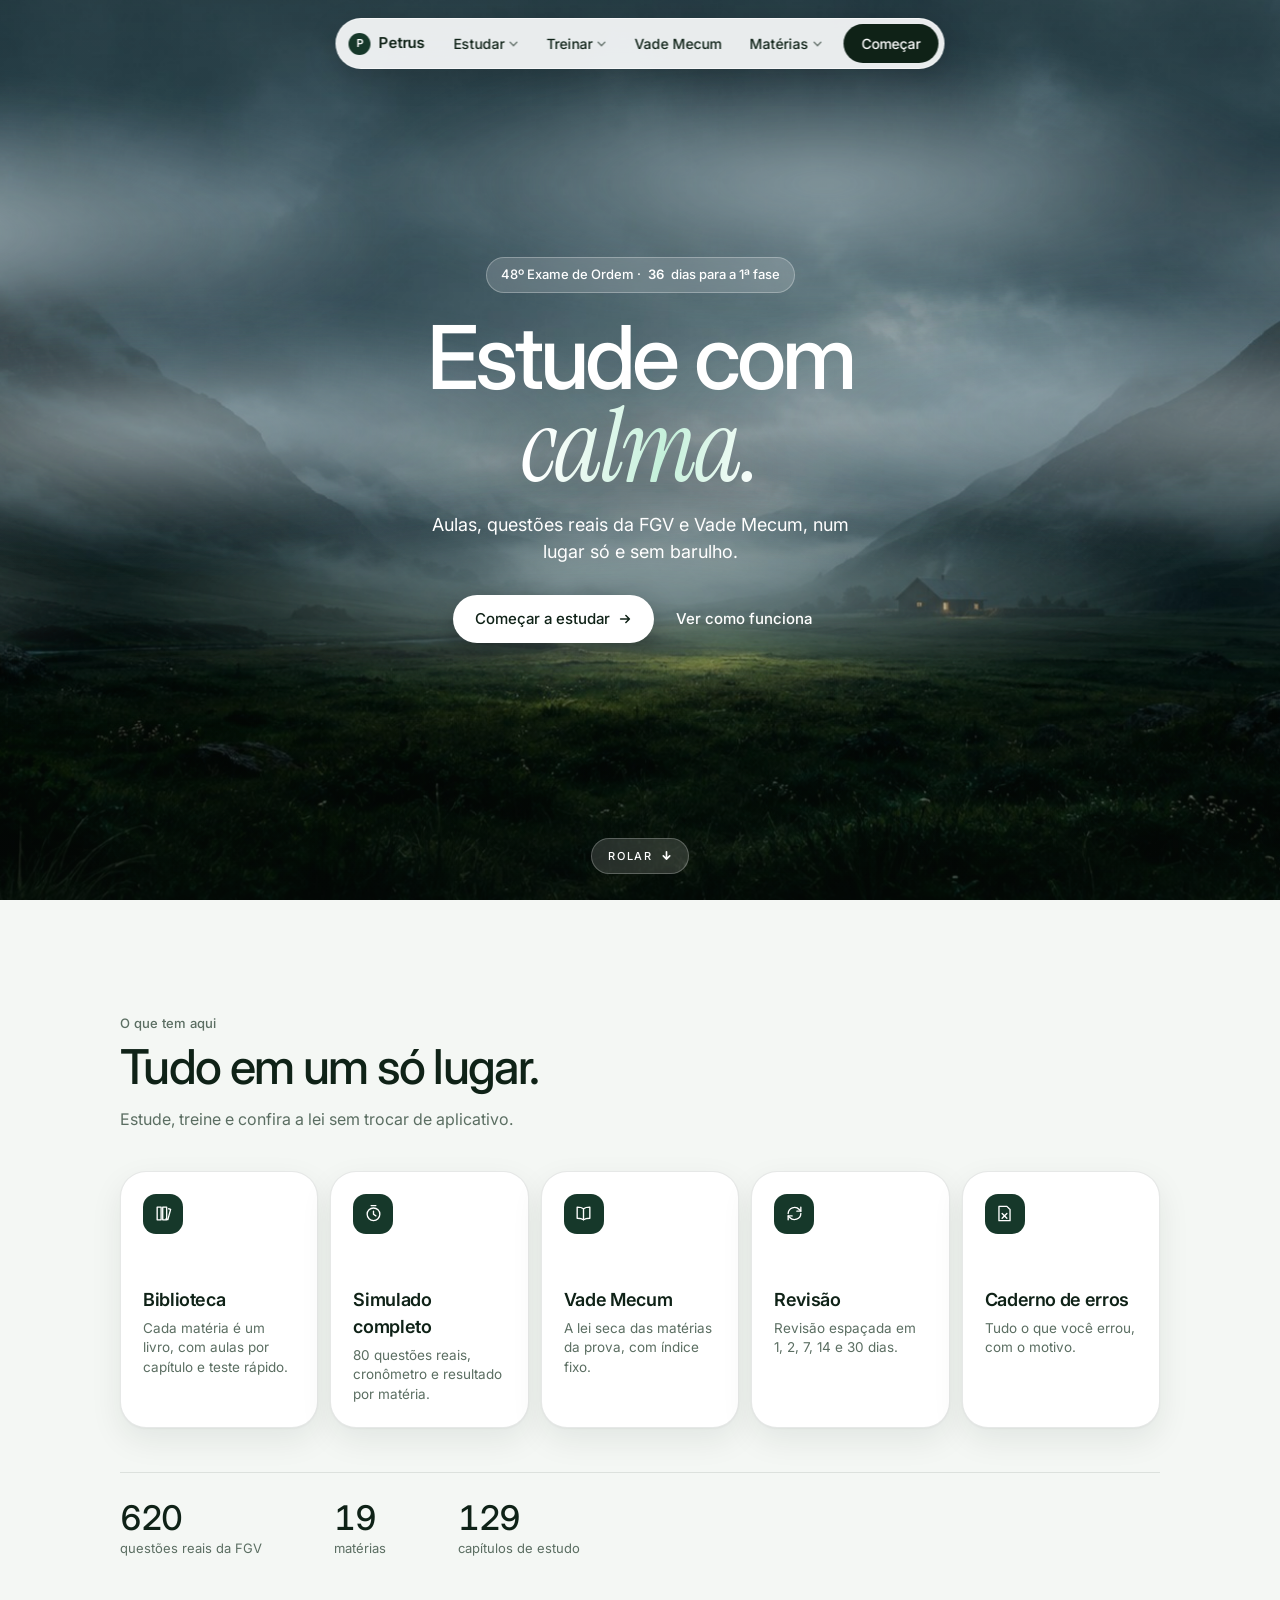
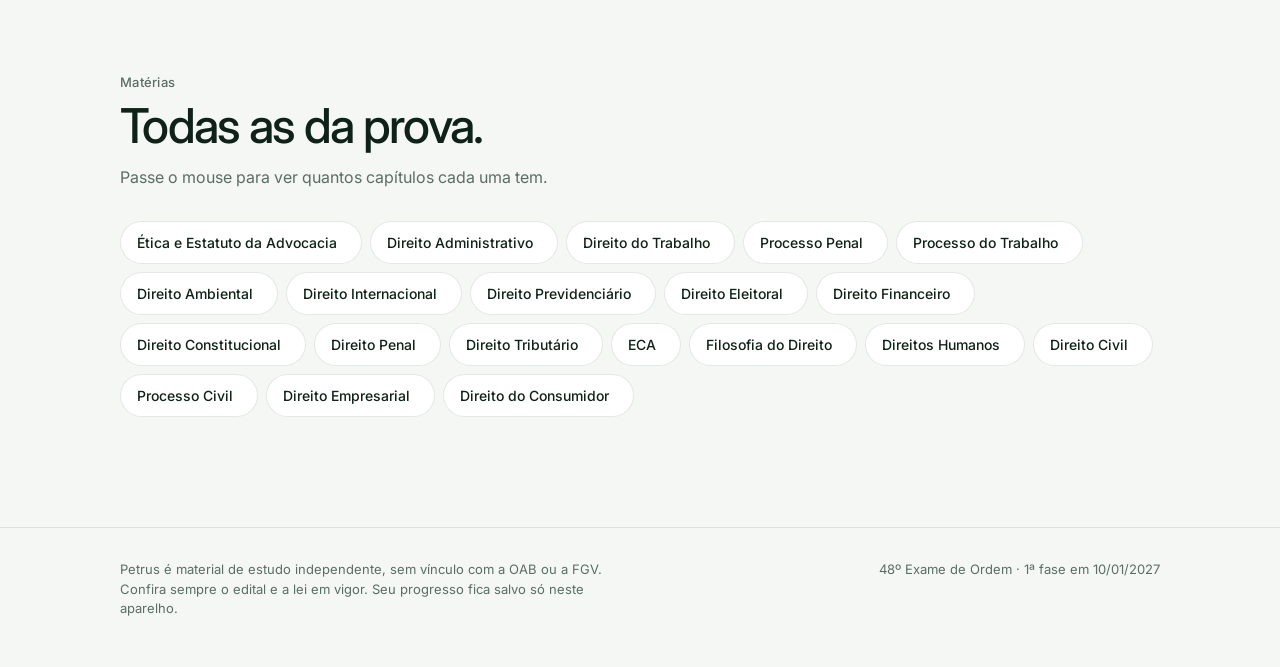
==== index.html @ ea910d13 "Petrus: versao inicial do site" ====
<!doctype html><html lang="pt-BR"><head><meta charset="utf-8"><meta name="viewport" content="width=device-width,initial-scale=1"><title>Petrus</title>
<meta name="description" content="Aulas, simulados com questões reais da FGV e Vade Mecum para o Exame de Ordem.">
<link rel="preconnect" href="https://fonts.googleapis.com">
<link href="https://fonts.googleapis.com/css2?family=Inter:wght@400;500;600&family=Instrument+Serif:ital@0;1&display=swap" rel="stylesheet">
<style>
@view-transition{navigation:auto}
::view-transition-group(root){animation-duration:.5s}
::view-transition-old(root){animation:ptfo .4s cubic-bezier(.4,0,.2,1) both}
::view-transition-new(root){animation:ptfi .7s cubic-bezier(.16,1,.3,1) both}
@keyframes ptfo{to{opacity:0;filter:blur(28px) brightness(1.2) saturate(.9);transform:scale(1.02)}}@keyframes ptfi{from{opacity:0;filter:blur(28px) brightness(1.2) saturate(.9);transform:scale(.99)}}
:root{--bg:#F4F7F4;--ink:#0F2217;--mut:#5B6E62;--deep:#16382A;--on-deep:#FFFFFF;--mint:#6FD0A8;--line:rgba(15,34,23,.1);--card:#FFFFFF;--shadow:0 1px 2px rgba(15,34,23,.04),0 12px 32px rgba(15,34,23,.08)}
@media (prefers-color-scheme:dark){:root:not([data-theme="light"]){--bg:#0A130E;--ink:#EAF4EE;--mut:#93AA9C;--deep:#EAF4EE;--on-deep:#0A130E;--line:rgba(255,255,255,.1);--card:rgba(255,255,255,.05);--shadow:none;color-scheme:dark}}
:root[data-theme="dark"]{--bg:#0A130E;--ink:#EAF4EE;--mut:#93AA9C;--deep:#EAF4EE;--on-deep:#0A130E;--line:rgba(255,255,255,.1);--card:rgba(255,255,255,.05);--shadow:none;color-scheme:dark}
*{box-sizing:border-box}
html{scroll-behavior:smooth}
body{margin:0;background:var(--bg);color:var(--ink);font:400 16px/1.5 Inter,-apple-system,"SF Pro Text","Segoe UI",system-ui,sans-serif;-webkit-font-smoothing:antialiased;overflow-x:hidden}
a{color:inherit;text-decoration:none}
button{font:inherit;color:inherit;cursor:pointer}

/* menu: pílula clara e compacta */
.pill{position:fixed;top:18px;left:50%;transform:translateX(-50%);z-index:50;display:flex;align-items:center;gap:2px;padding:5px 5px 5px 8px;border-radius:999px;background:rgba(255,255,255,.9);color:#0F2217;border:1px solid rgba(255,255,255,.6);backdrop-filter:blur(24px) saturate(1.6);-webkit-backdrop-filter:blur(24px) saturate(1.6);box-shadow:0 8px 30px rgba(0,0,0,.18);max-width:calc(100vw - 40px)}
.brand{display:flex;align-items:center;gap:8px;padding:5px 14px 5px 4px;font-weight:600;font-size:15px;letter-spacing:-.01em}
.brand i{width:22px;height:22px;border-radius:50%;background:#16382A;color:#fff;display:grid;place-items:center;font:600 11px/1 Inter,sans-serif;font-style:normal}
.nv{position:relative}
.nv>button,.nv>a{white-space:nowrap;display:flex;align-items:center;gap:4px;padding:8px 13px;border:0;background:transparent;border-radius:999px;font-size:14px;font-weight:500;color:#0F2217;transition:background .25s}
.nv>button svg{width:10px;height:10px;transition:transform .3s;opacity:.55}
.nv:hover>button,.nv:hover>a,.nv:focus-within>button,.nv.open>button{background:rgba(15,34,23,.07)}
.nv:hover>button svg,.nv.open>button svg{transform:rotate(180deg)}
.dd{position:absolute;top:calc(100% + 12px);left:50%;transform:translate(-50%,6px) scale(.98);min-width:220px;padding:6px;border-radius:20px;background:rgba(255,255,255,.985);color:#0F2217;border:1px solid rgba(255,255,255,.7);backdrop-filter:blur(28px) saturate(1.6);-webkit-backdrop-filter:blur(28px) saturate(1.6);box-shadow:0 18px 50px rgba(0,0,0,.22);opacity:0;visibility:hidden;transition:opacity .22s,transform .3s cubic-bezier(.2,.8,.2,1),visibility .22s}
.dd::before{content:"";position:absolute;left:0;right:0;top:-14px;height:14px}
.nv:hover .dd,.nv:focus-within .dd,.nv.open .dd{opacity:1;visibility:visible;transform:translate(-50%,0) scale(1)}
.dd a{display:block;padding:10px 13px;border-radius:14px;font-size:14px;font-weight:500;transition:background .2s,transform .25s}
.dd a small{display:block;font-weight:400;font-size:12.5px;color:#5B6E62}
.dd a:hover{background:rgba(15,34,23,.06);transform:translateX(2px)}
.dd.wide{min-width:min(500px,86vw);display:grid;grid-template-columns:1fr 1fr;gap:0}
.go{margin-left:6px;padding:9px 18px;border-radius:999px;background:#0F2217;color:#fff;font-size:14px;font-weight:500;transition:transform .25s,background .25s}
.go:hover{transform:scale(1.04);background:#1d4a37}
.burger{display:none;width:38px;height:38px;border:0;background:transparent;border-radius:50%;place-items:center}
.burger svg{width:18px;height:18px}

/* abertura */
.hero{position:relative;min-height:100svh;display:grid;place-items:center;text-align:center;padding:120px 28px 120px;overflow:hidden;isolation:isolate;color:#fff}
.bgimg{position:absolute;inset:-4%;z-index:-3;transition:transform .7s cubic-bezier(.2,.8,.2,1);will-change:transform}
.kb{position:absolute;inset:0;background:url(img/vale.jpg) center/cover no-repeat;animation:kb 38s ease-in-out infinite alternate;will-change:transform}
@keyframes kb{from{transform:scale(1.02) translate3d(-1.8%,.6%,0)}to{transform:scale(1.16) translate3d(2.2%,-1.8%,0)}}
.fog{position:absolute;left:-40%;width:180%;z-index:-1;pointer-events:none;filter:blur(22px);will-change:transform}
.fog.f1{top:2%;height:46%;opacity:.85;background:radial-gradient(34% 48% at 16% 52%,rgba(236,246,250,.75),transparent 72%),radial-gradient(28% 42% at 58% 40%,rgba(226,240,246,.6),transparent 72%),radial-gradient(26% 40% at 90% 56%,rgba(236,246,250,.6),transparent 72%);animation:drift1 38s ease-in-out infinite alternate}
.fog.f2{top:28%;height:40%;opacity:.8;background:radial-gradient(32% 46% at 28% 50%,rgba(230,243,248,.7),transparent 72%),radial-gradient(38% 50% at 76% 46%,rgba(236,246,250,.6),transparent 72%);animation:drift2 52s ease-in-out infinite alternate}
.fog.f3{top:50%;height:32%;opacity:.7;background:radial-gradient(34% 46% at 50% 50%,rgba(222,238,236,.65),transparent 72%),radial-gradient(26% 40% at 10% 50%,rgba(230,243,248,.55),transparent 72%);animation:drift1 68s ease-in-out infinite alternate-reverse}
@keyframes drift1{from{transform:translate3d(-18%,0,0)}to{transform:translate3d(18%,-3%,0)}}
@keyframes drift2{from{transform:translate3d(17%,0,0)}to{transform:translate3d(-19%,3%,0)}}.hero::after{content:"";position:absolute;inset:0;z-index:-2;background:linear-gradient(to bottom,rgba(6,14,10,.28) 0%,rgba(6,14,10,.12) 40%,rgba(6,14,10,.5) 100%)}
.badge{display:inline-flex;gap:7px;align-items:center;padding:7px 14px;border-radius:999px;background:rgba(255,255,255,.16);border:1px solid rgba(255,255,255,.28);backdrop-filter:blur(18px);-webkit-backdrop-filter:blur(18px);font-size:13px;font-weight:500}
.badge b{font-variant-numeric:tabular-nums;font-weight:600}
h1{margin:20px auto 0;font-weight:500;font-size:clamp(44px,7vw,88px);line-height:1;letter-spacing:-.045em;max-width:12ch}
h1 .ln{display:block;animation:rise 1.1s cubic-bezier(.16,1,.3,1) both}
h1 .ln:nth-child(2){animation-delay:.18s}
h1 em{font-family:"Instrument Serif",Georgia,"Times New Roman",serif;font-style:italic;font-weight:400;font-size:1.16em;line-height:.9;letter-spacing:-.025em;background:linear-gradient(100deg,#FFFFFF 10%,#C4F0DA 60%,#FFFFFF);-webkit-background-clip:text;background-clip:text;color:transparent;text-shadow:none;filter:drop-shadow(0 4px 24px rgba(0,0,0,.28))}
@keyframes rise{from{opacity:0;transform:translateY(34px);filter:blur(10px)}to{opacity:1;transform:none;filter:none}}
.lead{max-width:440px;margin:18px auto 0;font-size:clamp(15px,1.5vw,18px);line-height:1.5;opacity:.88}
.cta{display:flex;gap:6px;justify-content:center;align-items:center;margin-top:30px;flex-wrap:wrap}
.btn{display:inline-flex;align-items:center;gap:8px;padding:13px 22px;border-radius:999px;font-weight:500;font-size:15px;transition:transform .3s cubic-bezier(.2,.8,.2,1),box-shadow .3s,background .25s}
.btn.p{background:#fff;color:#0F2217;box-shadow:0 8px 28px rgba(0,0,0,.25)}
.btn.p:hover{transform:translateY(-2px);box-shadow:0 14px 36px rgba(0,0,0,.32)}
.btn.s{color:#fff;padding-inline:16px}
.btn.s:hover{opacity:.75}
.btn svg{width:14px;height:14px;transition:transform .3s}
.btn:hover svg{transform:translateX(3px)}
.scroll{position:absolute;left:0;right:0;bottom:26px;display:flex;justify-content:center}
.scroll a{display:inline-flex;gap:8px;align-items:center;padding:9px 16px;border-radius:999px;background:rgba(255,255,255,.14);border:1px solid rgba(255,255,255,.24);backdrop-filter:blur(16px);-webkit-backdrop-filter:blur(16px);font-size:11px;font-weight:500;letter-spacing:.16em;text-transform:uppercase}
.scroll svg{width:11px;height:11px;animation:bob 2s ease-in-out infinite}
@keyframes bob{50%{transform:translateY(3px)}}

/* abaixo: claro, compacto, com respiro */
section{padding:clamp(64px,9vw,110px) 0}
.wrap{width:min(1040px,100% - 56px);margin:0 auto}
.kick{font-size:13px;font-weight:500;color:var(--mut);letter-spacing:.02em}
h2{margin:8px 0 0;font-weight:500;font-size:clamp(30px,4.2vw,48px);line-height:1.06;letter-spacing:-.035em;max-width:16ch;text-wrap:balance}
.sub{margin:14px 0 0;max-width:440px;color:var(--mut);font-size:16px}
.rv{opacity:0;transform:translateY(18px);transition:opacity .8s cubic-bezier(.2,.8,.2,1),transform .8s cubic-bezier(.2,.8,.2,1)}
.rv.in{opacity:1;transform:none}

.doors{display:grid;grid-template-columns:repeat(5,1fr);gap:12px;margin-top:40px}
.door{position:relative;min-height:230px;padding:22px;border-radius:26px;background:var(--card);border:1px solid var(--line);box-shadow:var(--shadow);display:flex;flex-direction:column;justify-content:flex-start;gap:52px;overflow:hidden;transition:transform .4s cubic-bezier(.2,.8,.2,1),box-shadow .4s,opacity .3s}
.door::before{content:"";position:absolute;inset:0;background:radial-gradient(320px circle at var(--mx,50%) var(--my,0%),rgba(111,208,168,.22),transparent 60%);opacity:0;transition:opacity .35s;pointer-events:none}
.door:hover{transform:translateY(-6px);box-shadow:0 2px 4px rgba(15,34,23,.04),0 22px 50px rgba(15,34,23,.14)}
.door:hover::before{opacity:1}
.doors:hover .door:not(:hover){opacity:.6}
.door .ic{width:40px;height:40px;border-radius:13px;background:var(--deep);color:var(--on-deep);display:grid;place-items:center}
.door .ic svg{width:19px;height:19px;fill:none;stroke:currentColor;stroke-width:1.7;stroke-linecap:round;stroke-linejoin:round}
.door h3{margin:0 0 6px;font-size:18px;font-weight:600;letter-spacing:-.02em}
.door p{margin:0;color:var(--mut);font-size:13.5px;line-height:1.45}

.mats{display:flex;flex-wrap:wrap;gap:8px;margin-top:32px}
.mat{display:inline-flex;align-items:center;gap:8px;padding:10px 16px;border-radius:999px;background:var(--card);border:1px solid var(--line);font-size:14px;font-weight:500;transition:transform .3s cubic-bezier(.2,.8,.2,1),background .25s,color .25s,border-color .25s}
.mat small{color:var(--mut);font-weight:400;font-size:12px;max-width:0;overflow:hidden;white-space:nowrap;transition:max-width .4s ease}
.mat:hover{background:var(--deep);color:var(--on-deep);border-color:transparent;transform:translateY(-2px)}
.mat:hover small{max-width:110px;color:inherit;opacity:.8}

.nums{display:flex;gap:clamp(28px,6vw,72px);flex-wrap:wrap;margin-top:44px;padding-top:28px;border-top:1px solid var(--line)}
.nums b{display:block;font-size:34px;font-weight:500;letter-spacing:-.04em;font-variant-numeric:tabular-nums;line-height:1}
.nums span{font-size:13px;color:var(--mut)}

footer{padding:32px 0 48px;border-top:1px solid var(--line);color:var(--mut);font-size:13px}
footer .wrap{display:flex;gap:20px;justify-content:space-between;flex-wrap:wrap}
footer p{margin:0;max-width:520px}

@media (max-width:1000px){.doors{grid-template-columns:repeat(2,1fr)}.door{min-height:190px}}
@media (max-width:940px){
 .pill{top:12px;left:16px;right:16px;transform:none;max-width:none;justify-content:space-between}
 .nv{display:none}
 .burger{display:grid}
 .pill.menu .nv{display:block}
 .pill.menu{flex-wrap:wrap;border-radius:24px;padding:8px}
 .pill.menu .brand{flex:1}
 .pill.menu .nv{flex:0 0 100%}
 .pill.menu .nv>button,.pill.menu .nv>a{width:100%;justify-content:space-between;padding:12px 14px}
 .pill.menu .dd{position:static;transform:none;opacity:1;visibility:visible;box-shadow:none;border:0;background:transparent;backdrop-filter:none;display:none;padding:0 0 6px}
 .pill.menu .nv.open .dd{display:block}
 .pill.menu .dd.wide{display:none;grid-template-columns:1fr}
 .pill.menu .nv.open .dd.wide{display:grid}
 .go{display:none}
 .pill.menu .go{display:block;flex:0 0 100%;text-align:center;margin:4px 0 0}
}
@media (max-width:560px){.doors{grid-template-columns:1fr}.door{min-height:150px}.wrap{width:calc(100% - 48px)}}
@media (prefers-reduced-motion:reduce){*{animation:none!important;transition:none!important}.rv{opacity:1;transform:none}html{scroll-behavior:auto}}
</style>

</head><body><nav class="pill" id="pill" aria-label="Principal">
  <a class="brand" href="#topo"><i>P</i>Petrus</a>
  <div class="nv"><button type="button" aria-haspopup="true">Estudar<svg viewBox="0 0 12 12" fill="none" stroke="currentColor" stroke-width="1.8" stroke-linecap="round"><path d="M2 4l4 4 4-4"/></svg></button>
    <div class="dd"><a href="app.html#/lib">Biblioteca<small>Aulas por matéria</small></a><a href="app.html#/rev">Revisão<small>Espaçada em 1, 2, 7, 14 e 30 dias</small></a><a href="app.html#/cards">Cartões<small>Para fixar o conteúdo</small></a></div></div>
  <div class="nv"><button type="button" aria-haspopup="true">Treinar<svg viewBox="0 0 12 12" fill="none" stroke="currentColor" stroke-width="1.8" stroke-linecap="round"><path d="M2 4l4 4 4-4"/></svg></button>
    <div class="dd"><a href="app.html#/mock">Simulado completo<small>80 questões reais, com cronômetro</small></a><a href="app.html#/sim">Simulados<small>Por matéria e por prova</small></a><a href="app.html#/err">Caderno de erros<small>O que você errou e por quê</small></a></div></div>
  <div class="nv"><a href="app.html#/vade">Vade Mecum</a></div>
  <div class="nv"><button type="button" aria-haspopup="true">Matérias<svg viewBox="0 0 12 12" fill="none" stroke="currentColor" stroke-width="1.8" stroke-linecap="round"><path d="M2 4l4 4 4-4"/></svg></button>
    <div class="dd wide" id="ddm"></div></div>
  <a class="go" href="app.html#/lib">Começar</a>
  <button class="burger" id="burger" type="button" aria-label="Menu"><svg viewBox="0 0 24 24" fill="none" stroke="currentColor" stroke-width="1.8" stroke-linecap="round"><path d="M4 8h16M4 16h16"/></svg></button>
</nav>

<header class="hero" id="topo">
  <div class="bgimg" id="bgimg"><div class="kb"></div></div><div class="fog f1"></div><div class="fog f2"></div><div class="fog f3"></div>
  <div>
    <span class="badge rv">48º Exame de Ordem · <b id="dd">--</b> dias para a 1ª fase</span>
    <h1><span class="ln">Estude com</span><span class="ln"><em>calma.</em></span></h1>
    <p class="lead rv">Aulas, questões reais da FGV e Vade Mecum, num lugar só e sem barulho.</p>
    <div class="cta rv"><a class="btn p" href="app.html#/lib">Começar a estudar<svg viewBox="0 0 16 16" fill="none" stroke="currentColor" stroke-width="1.8" stroke-linecap="round" stroke-linejoin="round"><path d="M3 8h10M9 4l4 4-4 4"/></svg></a><a class="btn s" href="#portas">Ver como funciona</a></div>
  </div>
  <div class="scroll"><a href="#portas">Rolar<svg viewBox="0 0 12 12" fill="none" stroke="currentColor" stroke-width="1.8" stroke-linecap="round" stroke-linejoin="round"><path d="M6 2v8M2.5 6.5L6 10l3.5-3.5"/></svg></a></div>
</header>

<section id="portas">
  <div class="wrap"><span class="kick rv">O que tem aqui</span><h2 class="rv">Tudo em um só lugar.</h2><p class="sub rv">Estude, treine e confira a lei sem trocar de aplicativo.</p>
  <div class="doors">
    <a class="door rv" href="app.html#/lib"><div class="ic"><svg viewBox="0 0 24 24"><path d="M4 4h5v16H4zM11 4h5v16h-5z"/><path d="M18.5 6l2.5.8-3.5 13-2.5-.8"/></svg></div><div><h3>Biblioteca</h3><p>Cada matéria é um livro, com aulas por capítulo e teste rápido.</p></div></a>
    <a class="door rv" href="app.html#/mock"><div class="ic"><svg viewBox="0 0 24 24"><circle cx="12" cy="13" r="8"/><path d="M12 9v4l3 2M9 2h6"/></svg></div><div><h3>Simulado completo</h3><p>80 questões reais, cronômetro e resultado por matéria.</p></div></a>
    <a class="door rv" href="app.html#/vade"><div class="ic"><svg viewBox="0 0 24 24"><path d="M12 6c-2-1.5-5-2-8-2v14c3 0 6 .5 8 2 2-1.5 5-2 8-2V4c-3 0-6 .5-8 2z"/><path d="M12 6v14"/></svg></div><div><h3>Vade Mecum</h3><p>A lei seca das matérias da prova, com índice fixo.</p></div></a>
    <a class="door rv" href="app.html#/rev"><div class="ic"><svg viewBox="0 0 24 24"><path d="M4 12a8 8 0 0 1 14-5l2 2"/><path d="M20 4v5h-5"/><path d="M20 12a8 8 0 0 1-14 5l-2-2"/><path d="M4 20v-5h5"/></svg></div><div><h3>Revisão</h3><p>Revisão espaçada em 1, 2, 7, 14 e 30 dias.</p></div></a>
    <a class="door rv" href="app.html#/err"><div class="ic"><svg viewBox="0 0 24 24"><path d="M5 3h10l4 4v14H5z"/><path d="M9 12l6 6M15 12l-6 6"/></svg></div><div><h3>Caderno de erros</h3><p>Tudo o que você errou, com o motivo.</p></div></a>
  </div>
  <div class="nums rv" id="nums">
    <div><b data-n="636">636</b><span>questões reais da FGV</span></div>
    <div><b id="nmat" data-n="20">20</b><span>matérias</span></div>
    <div><b id="ncap" data-n="0">0</b><span>capítulos de estudo</span></div>
  </div></div>
</section>

<section id="materias" style="padding-top:0">
  <div class="wrap"><span class="kick rv">Matérias</span><h2 class="rv">Todas as da prova.</h2><p class="sub rv">Passe o mouse para ver quantos capítulos cada uma tem.</p>
    <div class="mats rv" id="mats"></div></div>
</section>

<footer><div class="wrap"><p>Petrus é material de estudo independente, sem vínculo com a OAB ou a FGV. Confira sempre o edital e a lei em vigor. Seu progresso fica salvo só neste aparelho.</p><p>48º Exame de Ordem · 1ª fase em 10/01/2027</p></div></footer>

<script src="dados/config.js"></script>
<script src="dados/materias.js"></script>
<script>
(function(){
  var $=function(s,r){return (r||document).querySelector(s)};
  var MAT=window.C48_MAT||[], CFG=window.C48_CFG||{};
  var reduce=window.matchMedia&&matchMedia('(prefers-reduced-motion: reduce)').matches;
  var cap=0; MAT.forEach(function(m){cap+=(m.unid||[]).length});
  $('#ncap').setAttribute('data-n',cap); $('#nmat').setAttribute('data-n',MAT.length); $('#ncap').textContent=cap; $('#nmat').textContent=MAT.length;
  var dias=Math.max(0,Math.ceil((new Date(CFG.prova||'2027-01-10T13:00:00')-new Date())/864e5)); $('#dd').textContent=dias;
  var ord=MAT.slice().sort(function(a,b){return a.ciclo-b.ciclo});
  var esc=function(s){return String(s).replace(/[&<>"]/g,function(c){return {'&':'&amp;','<':'&lt;','>':'&gt;','"':'&quot;'}[c]})};
  $('#ddm').innerHTML=ord.map(function(m){return '<a href="app.html#/book/'+m.id+'">'+esc(m.nome)+'</a>'}).join('');
  $('#mats').innerHTML=ord.map(function(m){return '<a class="mat" href="app.html#/book/'+m.id+'">'+esc(m.nome)+'<small>'+m.unid.length+' capítulos</small></a>'}).join('');
  function count(el){var to=+el.getAttribute('data-n')||0; if(reduce){el.textContent=to.toLocaleString('pt-BR');return} el.textContent='0';
    var t0=null,dur=1300; function f(t){if(!t0)t0=t; var p=Math.min(1,(t-t0)/dur), e=1-Math.pow(1-p,3); el.textContent=Math.round(to*e).toLocaleString('pt-BR'); if(p<1)requestAnimationFrame(f)} requestAnimationFrame(f)}
  var rv=[].slice.call(document.querySelectorAll('.rv')), done=false;
  function startStats(){if(done)return;done=true;[].forEach.call(document.querySelectorAll('[data-n]'),count)}
  if('IntersectionObserver' in window){
    var io=new IntersectionObserver(function(es){es.forEach(function(e){if(e.isIntersecting){e.target.classList.add('in');if(e.target.id==='nums')startStats();io.unobserve(e.target)}})},{threshold:.12});
    rv.forEach(function(el,i){el.style.transitionDelay=(el.closest('.hero')?i*80:0)+'ms';io.observe(el)});
  } else { rv.forEach(function(e){e.classList.add('in')}); startStats(); }
  setTimeout(function(){rv.forEach(function(e){var r=e.getBoundingClientRect();if(r.top<innerHeight&&r.bottom>0)e.classList.add('in')})},1200);
  [].forEach.call(document.querySelectorAll('.door'),function(d){d.addEventListener('mousemove',function(ev){var r=d.getBoundingClientRect();d.style.setProperty('--mx',(ev.clientX-r.left)+'px');d.style.setProperty('--my',(ev.clientY-r.top)+'px')})});
  var bg=$('#bgimg');
  if(!reduce&&matchMedia('(hover:hover)').matches){document.addEventListener('mousemove',function(ev){var x=(ev.clientX/innerWidth-.5)*-12,y=(ev.clientY/innerHeight-.5)*-8;bg.style.transform='translate('+x+'px,'+y+'px) scale(1.05)'})}
  var pill=$('#pill');
  [].forEach.call(document.querySelectorAll('.nv>button'),function(b){b.addEventListener('click',function(ev){var nv=b.parentNode,on=nv.classList.contains('open');[].forEach.call(document.querySelectorAll('.nv.open'),function(n){n.classList.remove('open')});if(!on)nv.classList.add('open');ev.stopPropagation()})});
  document.addEventListener('click',function(ev){if(!pill.contains(ev.target)){[].forEach.call(document.querySelectorAll('.nv.open'),function(n){n.classList.remove('open')});pill.classList.remove('menu')}});
  $('#burger').addEventListener('click',function(ev){pill.classList.toggle('menu');ev.stopPropagation()});
})();
</script>
</body></html>
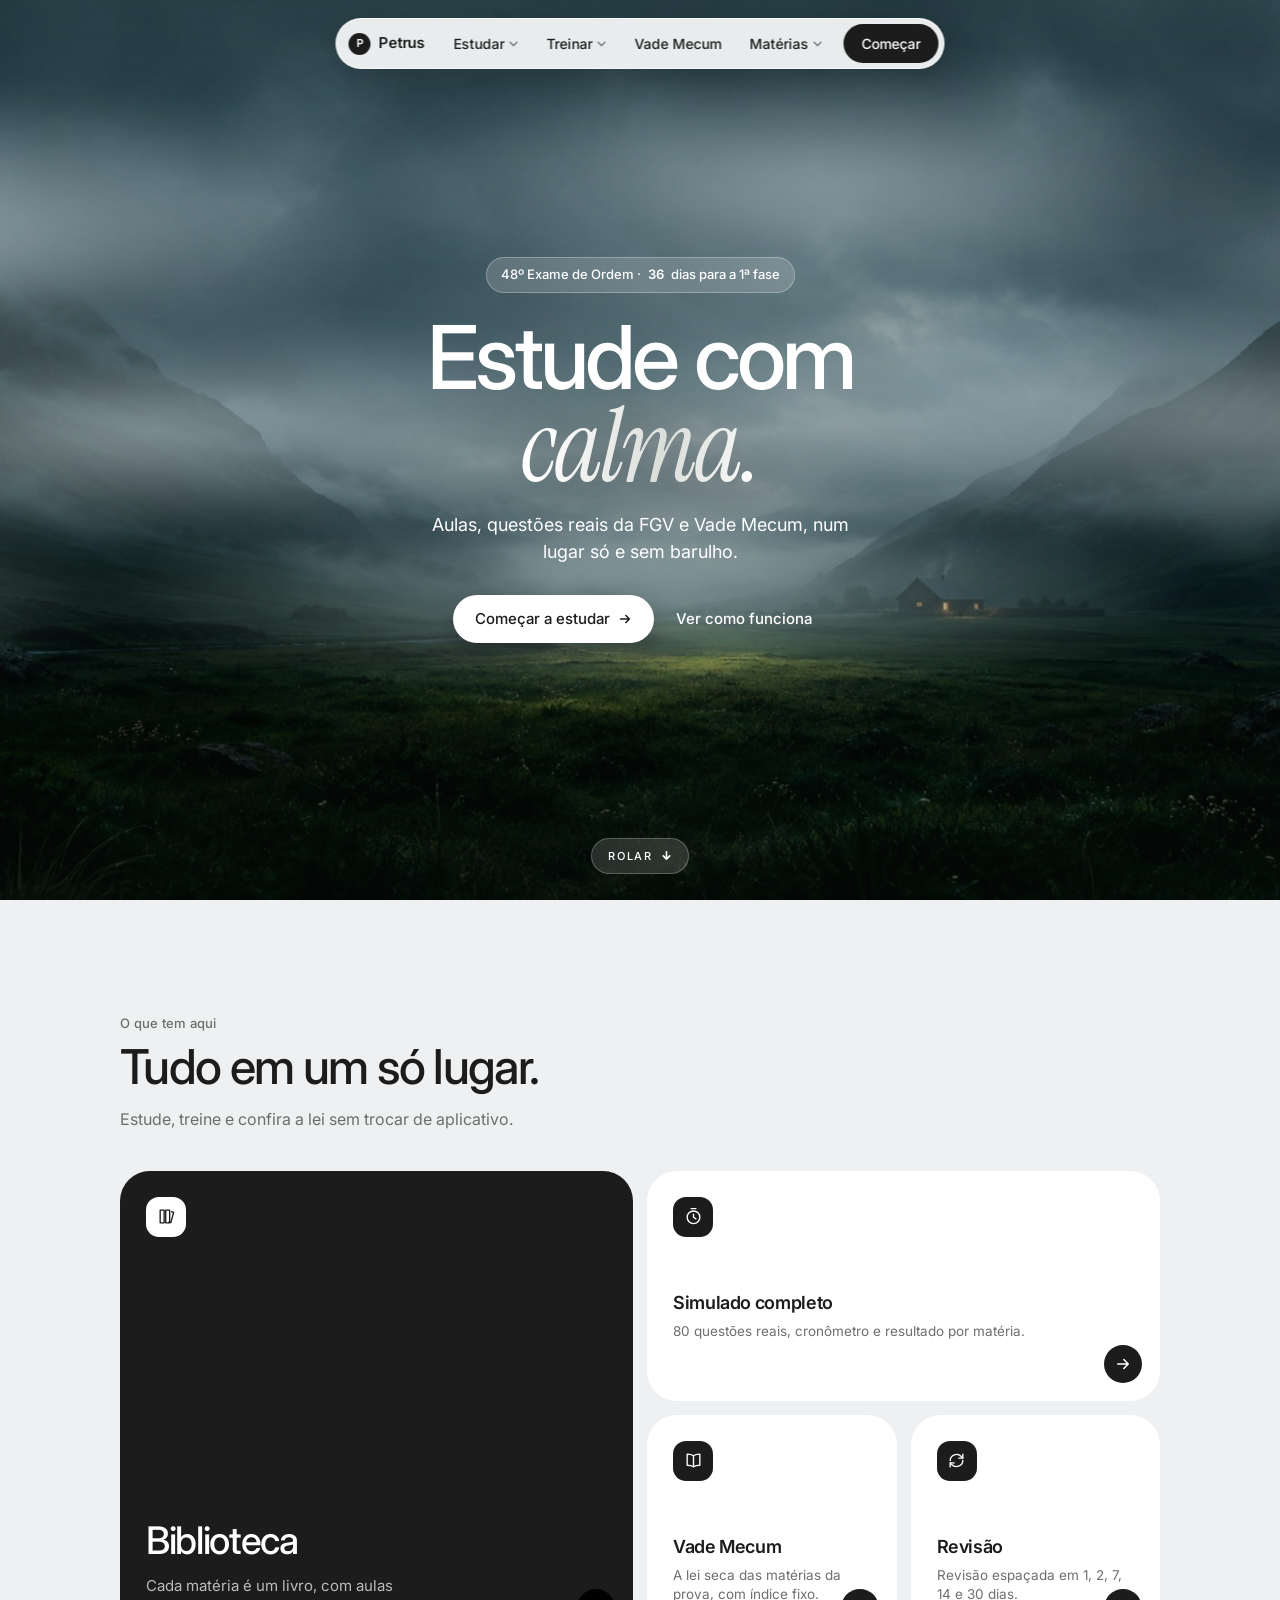
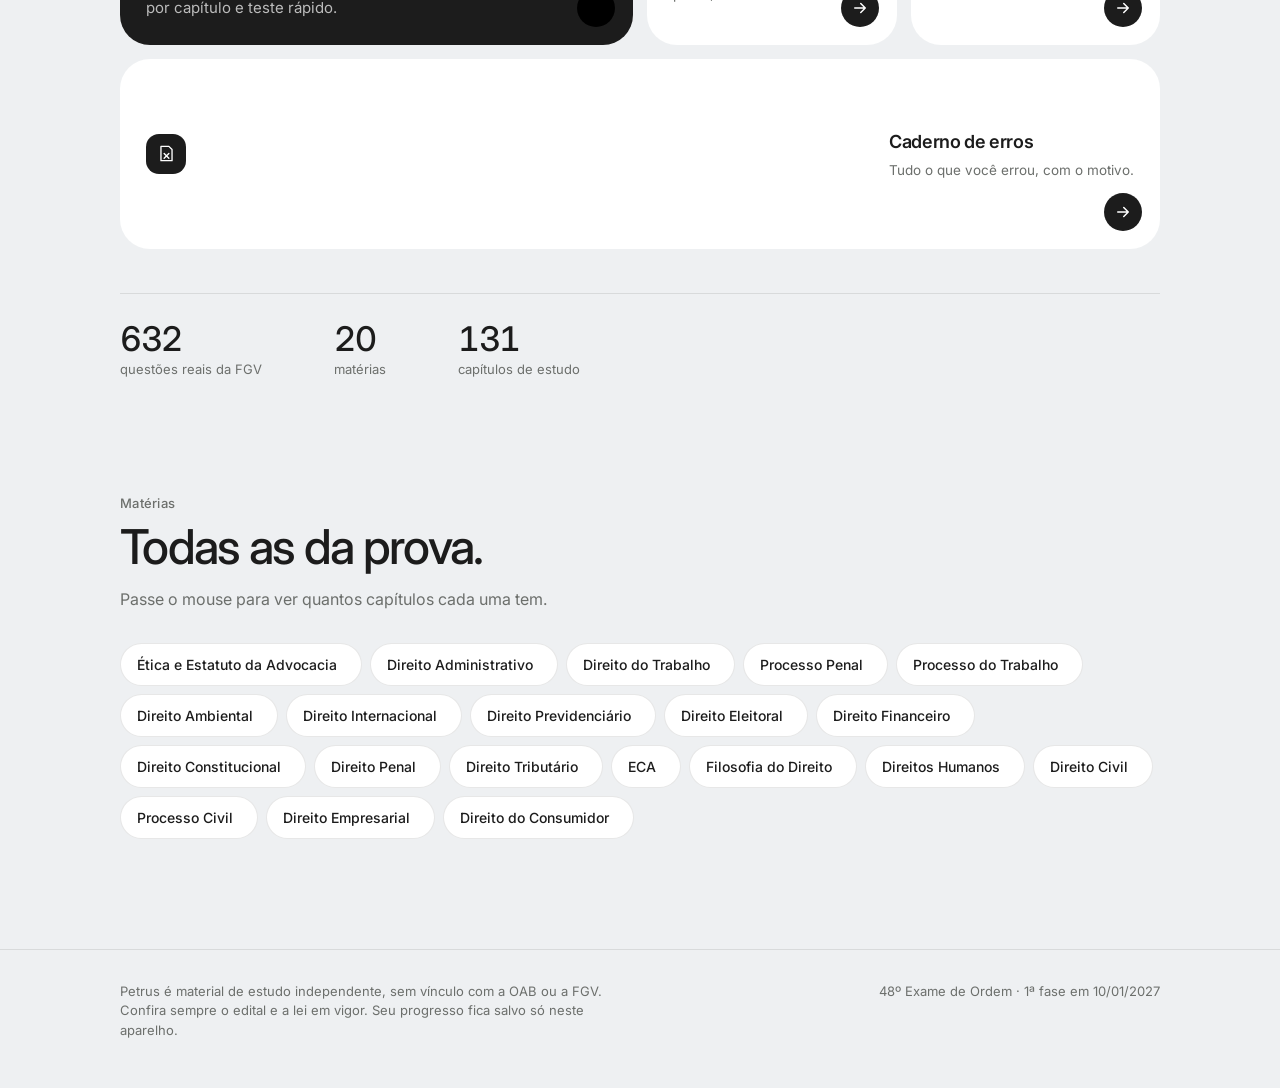
==== commit 76663c76: "Petrus: site refeito (paleta neutra, ilha dinamica, tema escuro, bento, motion)" ====
--- a/index.html
+++ b/index.html
@@ -8,9 +8,9 @@
 ::view-transition-old(root){animation:ptfo .4s cubic-bezier(.4,0,.2,1) both}
 ::view-transition-new(root){animation:ptfi .7s cubic-bezier(.16,1,.3,1) both}
 @keyframes ptfo{to{opacity:0;filter:blur(28px) brightness(1.2) saturate(.9);transform:scale(1.02)}}@keyframes ptfi{from{opacity:0;filter:blur(28px) brightness(1.2) saturate(.9);transform:scale(.99)}}
-:root{--bg:#F4F7F4;--ink:#0F2217;--mut:#5B6E62;--deep:#16382A;--on-deep:#FFFFFF;--mint:#6FD0A8;--line:rgba(15,34,23,.1);--card:#FFFFFF;--shadow:0 1px 2px rgba(15,34,23,.04),0 12px 32px rgba(15,34,23,.08)}
-@media (prefers-color-scheme:dark){:root:not([data-theme="light"]){--bg:#0A130E;--ink:#EAF4EE;--mut:#93AA9C;--deep:#EAF4EE;--on-deep:#0A130E;--line:rgba(255,255,255,.1);--card:rgba(255,255,255,.05);--shadow:none;color-scheme:dark}}
-:root[data-theme="dark"]{--bg:#0A130E;--ink:#EAF4EE;--mut:#93AA9C;--deep:#EAF4EE;--on-deep:#0A130E;--line:rgba(255,255,255,.1);--card:rgba(255,255,255,.05);--shadow:none;color-scheme:dark}
+:root{--bg:#EEF0F2;--ink:#1C1C1C;--mut:#6C6F6C;--deep:#1C1C1C;--on-deep:#FFFFFF;--mint:#DADDD8;--line:rgba(28,28,28,.1);--card:#FFFFFF;--shadow:0 1px 2px rgba(28,28,28,.04),0 12px 32px rgba(28,28,28,.08)}
+@media (prefers-color-scheme:dark){:root:not([data-theme="light"]){--bg:#141414;--ink:#EEF0F2;--mut:#9A9D9A;--deep:#EEF0F2;--on-deep:#141414;--line:rgba(255,255,255,.1);--card:rgba(255,255,255,.05);--shadow:none;color-scheme:dark}}
+:root[data-theme="dark"]{--bg:#141414;--ink:#EEF0F2;--mut:#9A9D9A;--deep:#EEF0F2;--on-deep:#141414;--line:rgba(255,255,255,.1);--card:rgba(255,255,255,.05);--shadow:none;color-scheme:dark}
 *{box-sizing:border-box}
 html{scroll-behavior:smooth}
 body{margin:0;background:var(--bg);color:var(--ink);font:400 16px/1.5 Inter,-apple-system,"SF Pro Text","Segoe UI",system-ui,sans-serif;-webkit-font-smoothing:antialiased;overflow-x:hidden}
@@ -18,23 +18,23 @@
 button{font:inherit;color:inherit;cursor:pointer}
 
 /* menu: pílula clara e compacta */
-.pill{position:fixed;top:18px;left:50%;transform:translateX(-50%);z-index:50;display:flex;align-items:center;gap:2px;padding:5px 5px 5px 8px;border-radius:999px;background:rgba(255,255,255,.9);color:#0F2217;border:1px solid rgba(255,255,255,.6);backdrop-filter:blur(24px) saturate(1.6);-webkit-backdrop-filter:blur(24px) saturate(1.6);box-shadow:0 8px 30px rgba(0,0,0,.18);max-width:calc(100vw - 40px)}
+.pill{position:fixed;top:18px;left:50%;transform:translateX(-50%);z-index:50;display:flex;align-items:center;gap:2px;padding:5px 5px 5px 8px;border-radius:999px;background:rgba(255,255,255,.9);color:#1C1C1C;border:1px solid rgba(255,255,255,.6);backdrop-filter:blur(24px) saturate(1.6);-webkit-backdrop-filter:blur(24px) saturate(1.6);box-shadow:0 8px 30px rgba(0,0,0,.18);max-width:calc(100vw - 40px)}
 .brand{display:flex;align-items:center;gap:8px;padding:5px 14px 5px 4px;font-weight:600;font-size:15px;letter-spacing:-.01em}
-.brand i{width:22px;height:22px;border-radius:50%;background:#16382A;color:#fff;display:grid;place-items:center;font:600 11px/1 Inter,sans-serif;font-style:normal}
+.brand i{width:22px;height:22px;border-radius:50%;background:#1C1C1C;color:#fff;display:grid;place-items:center;font:600 11px/1 Inter,sans-serif;font-style:normal}
 .nv{position:relative}
-.nv>button,.nv>a{white-space:nowrap;display:flex;align-items:center;gap:4px;padding:8px 13px;border:0;background:transparent;border-radius:999px;font-size:14px;font-weight:500;color:#0F2217;transition:background .25s}
+.nv>button,.nv>a{white-space:nowrap;display:flex;align-items:center;gap:4px;padding:8px 13px;border:0;background:transparent;border-radius:999px;font-size:14px;font-weight:500;color:#1C1C1C;transition:background .25s}
 .nv>button svg{width:10px;height:10px;transition:transform .3s;opacity:.55}
-.nv:hover>button,.nv:hover>a,.nv:focus-within>button,.nv.open>button{background:rgba(15,34,23,.07)}
+.nv:hover>button,.nv:hover>a,.nv:focus-within>button,.nv.open>button{background:rgba(28,28,28,.07)}
 .nv:hover>button svg,.nv.open>button svg{transform:rotate(180deg)}
-.dd{position:absolute;top:calc(100% + 12px);left:50%;transform:translate(-50%,6px) scale(.98);min-width:220px;padding:6px;border-radius:20px;background:rgba(255,255,255,.985);color:#0F2217;border:1px solid rgba(255,255,255,.7);backdrop-filter:blur(28px) saturate(1.6);-webkit-backdrop-filter:blur(28px) saturate(1.6);box-shadow:0 18px 50px rgba(0,0,0,.22);opacity:0;visibility:hidden;transition:opacity .22s,transform .3s cubic-bezier(.2,.8,.2,1),visibility .22s}
+.dd{position:absolute;top:calc(100% + 12px);left:50%;transform:translate(-50%,6px) scale(.98);min-width:220px;padding:6px;border-radius:20px;background:rgba(255,255,255,.985);color:#1C1C1C;border:1px solid rgba(255,255,255,.7);backdrop-filter:blur(28px) saturate(1.6);-webkit-backdrop-filter:blur(28px) saturate(1.6);box-shadow:0 18px 50px rgba(0,0,0,.22);opacity:0;visibility:hidden;transition:opacity .22s,transform .3s cubic-bezier(.2,.8,.2,1),visibility .22s}
 .dd::before{content:"";position:absolute;left:0;right:0;top:-14px;height:14px}
 .nv:hover .dd,.nv:focus-within .dd,.nv.open .dd{opacity:1;visibility:visible;transform:translate(-50%,0) scale(1)}
 .dd a{display:block;padding:10px 13px;border-radius:14px;font-size:14px;font-weight:500;transition:background .2s,transform .25s}
-.dd a small{display:block;font-weight:400;font-size:12.5px;color:#5B6E62}
-.dd a:hover{background:rgba(15,34,23,.06);transform:translateX(2px)}
+.dd a small{display:block;font-weight:400;font-size:12.5px;color:#6C6F6C}
+.dd a:hover{background:rgba(28,28,28,.06);transform:translateX(2px)}
 .dd.wide{min-width:min(500px,86vw);display:grid;grid-template-columns:1fr 1fr;gap:0}
-.go{margin-left:6px;padding:9px 18px;border-radius:999px;background:#0F2217;color:#fff;font-size:14px;font-weight:500;transition:transform .25s,background .25s}
-.go:hover{transform:scale(1.04);background:#1d4a37}
+.go{margin-left:6px;padding:9px 18px;border-radius:999px;background:#1C1C1C;color:#fff;font-size:14px;font-weight:500;transition:transform .25s,background .25s}
+.go:hover{transform:scale(1.04);background:#3a3a3a}
 .burger{display:none;width:38px;height:38px;border:0;background:transparent;border-radius:50%;place-items:center}
 .burger svg{width:18px;height:18px}
 
@@ -54,12 +54,12 @@
 h1{margin:20px auto 0;font-weight:500;font-size:clamp(44px,7vw,88px);line-height:1;letter-spacing:-.045em;max-width:12ch}
 h1 .ln{display:block;animation:rise 1.1s cubic-bezier(.16,1,.3,1) both}
 h1 .ln:nth-child(2){animation-delay:.18s}
-h1 em{font-family:"Instrument Serif",Georgia,"Times New Roman",serif;font-style:italic;font-weight:400;font-size:1.16em;line-height:.9;letter-spacing:-.025em;background:linear-gradient(100deg,#FFFFFF 10%,#C4F0DA 60%,#FFFFFF);-webkit-background-clip:text;background-clip:text;color:transparent;text-shadow:none;filter:drop-shadow(0 4px 24px rgba(0,0,0,.28))}
+h1 em{font-family:"Instrument Serif",Georgia,"Times New Roman",serif;font-style:italic;font-weight:400;font-size:1.16em;line-height:.9;letter-spacing:-.025em;background:linear-gradient(100deg,#FFFFFF 10%,#DADDD8 60%,#FFFFFF);-webkit-background-clip:text;background-clip:text;color:transparent;text-shadow:none;filter:drop-shadow(0 4px 24px rgba(0,0,0,.28))}
 @keyframes rise{from{opacity:0;transform:translateY(34px);filter:blur(10px)}to{opacity:1;transform:none;filter:none}}
 .lead{max-width:440px;margin:18px auto 0;font-size:clamp(15px,1.5vw,18px);line-height:1.5;opacity:.88}
 .cta{display:flex;gap:6px;justify-content:center;align-items:center;margin-top:30px;flex-wrap:wrap}
 .btn{display:inline-flex;align-items:center;gap:8px;padding:13px 22px;border-radius:999px;font-weight:500;font-size:15px;transition:transform .3s cubic-bezier(.2,.8,.2,1),box-shadow .3s,background .25s}
-.btn.p{background:#fff;color:#0F2217;box-shadow:0 8px 28px rgba(0,0,0,.25)}
+.btn.p{background:#fff;color:#1C1C1C;box-shadow:0 8px 28px rgba(0,0,0,.25)}
 .btn.p:hover{transform:translateY(-2px);box-shadow:0 14px 36px rgba(0,0,0,.32)}
 .btn.s{color:#fff;padding-inline:16px}
 .btn.s:hover{opacity:.75}
@@ -79,10 +79,19 @@
 .rv{opacity:0;transform:translateY(18px);transition:opacity .8s cubic-bezier(.2,.8,.2,1),transform .8s cubic-bezier(.2,.8,.2,1)}
 .rv.in{opacity:1;transform:none}
 
-.doors{display:grid;grid-template-columns:repeat(5,1fr);gap:12px;margin-top:40px}
-.door{position:relative;min-height:230px;padding:22px;border-radius:26px;background:var(--card);border:1px solid var(--line);box-shadow:var(--shadow);display:flex;flex-direction:column;justify-content:flex-start;gap:52px;overflow:hidden;transition:transform .4s cubic-bezier(.2,.8,.2,1),box-shadow .4s,opacity .3s}
-.door::before{content:"";position:absolute;inset:0;background:radial-gradient(320px circle at var(--mx,50%) var(--my,0%),rgba(111,208,168,.22),transparent 60%);opacity:0;transition:opacity .35s;pointer-events:none}
-.door:hover{transform:translateY(-6px);box-shadow:0 2px 4px rgba(15,34,23,.04),0 22px 50px rgba(15,34,23,.14)}
+.doors{display:grid;grid-template-columns:repeat(4,1fr);grid-auto-rows:minmax(190px,auto);gap:14px;margin-top:40px}
+.door:nth-child(1){grid-column:span 2;grid-row:span 2;background:var(--deep);color:var(--on-deep);justify-content:space-between}
+.door:nth-child(1) p{color:inherit;opacity:.7;font-size:15px;max-width:30ch}
+.door:nth-child(1) h3{font-size:clamp(26px,3vw,38px);font-weight:500;letter-spacing:-.035em}
+.door:nth-child(1) .ic{background:var(--on-deep);color:var(--deep)}
+.door:nth-child(2){grid-column:span 2}
+.door:nth-child(5){grid-column:span 4;min-height:150px;flex-direction:row;align-items:center;justify-content:space-between}
+.door::after{content:"";position:absolute;right:18px;bottom:18px;width:38px;height:38px;border-radius:50%;background:var(--deep) url("data:image/svg+xml,%3Csvg xmlns='http://www.w3.org/2000/svg' viewBox='0 0 24 24' fill='none' stroke='%23fff' stroke-width='2' stroke-linecap='round' stroke-linejoin='round'%3E%3Cpath d='M5 12h14M13 6l6 6-6 6'/%3E%3C/svg%3E") center/18px no-repeat;transition:transform .4s cubic-bezier(.34,1.56,.64,1)}
+.door:nth-child(1)::after{background-color:var(--on-deep);filter:invert(1)}
+.door:hover::after{transform:rotate(-45deg) scale(1.08)}
+.door{position:relative;min-height:230px;padding:26px;border-radius:30px;background:var(--card);border:0;box-shadow:none;display:flex;flex-direction:column;justify-content:flex-start;gap:52px;overflow:hidden;transition:transform .4s cubic-bezier(.2,.8,.2,1),box-shadow .4s,opacity .3s}
+.door::before{content:"";position:absolute;inset:0;background:radial-gradient(320px circle at var(--mx,50%) var(--my,0%),rgba(218,221,216,.22),transparent 60%);opacity:0;transition:opacity .35s;pointer-events:none}
+.door:hover{transform:translateY(-6px);box-shadow:0 2px 4px rgba(28,28,28,.04),0 22px 50px rgba(28,28,28,.14)}
 .door:hover::before{opacity:1}
 .doors:hover .door:not(:hover){opacity:.6}
 .door .ic{width:40px;height:40px;border-radius:13px;background:var(--deep);color:var(--on-deep);display:grid;place-items:center}
@@ -104,7 +113,7 @@
 footer .wrap{display:flex;gap:20px;justify-content:space-between;flex-wrap:wrap}
 footer p{margin:0;max-width:520px}
 
-@media (max-width:1000px){.doors{grid-template-columns:repeat(2,1fr)}.door{min-height:190px}}
+@media (max-width:1000px){.doors{grid-template-columns:repeat(2,1fr)}.door,.door:nth-child(n){grid-column:auto;grid-row:auto;min-height:190px}.door:nth-child(1){grid-column:span 2}.door:nth-child(5){flex-direction:column;align-items:flex-start;grid-column:span 2}}
 @media (max-width:940px){
  .pill{top:12px;left:16px;right:16px;transform:none;max-width:none;justify-content:space-between}
  .nv{display:none}
@@ -121,7 +130,7 @@
  .go{display:none}
  .pill.menu .go{display:block;flex:0 0 100%;text-align:center;margin:4px 0 0}
 }
-@media (max-width:560px){.doors{grid-template-columns:1fr}.door{min-height:150px}.wrap{width:calc(100% - 48px)}}
+@media (max-width:560px){.doors{grid-template-columns:1fr}.door,.door:nth-child(n){grid-column:auto!important;min-height:150px}.wrap{width:calc(100% - 48px)}}
 @media (prefers-reduced-motion:reduce){*{animation:none!important;transition:none!important}.rv{opacity:1;transform:none}html{scroll-behavior:auto}}
 </style>
 
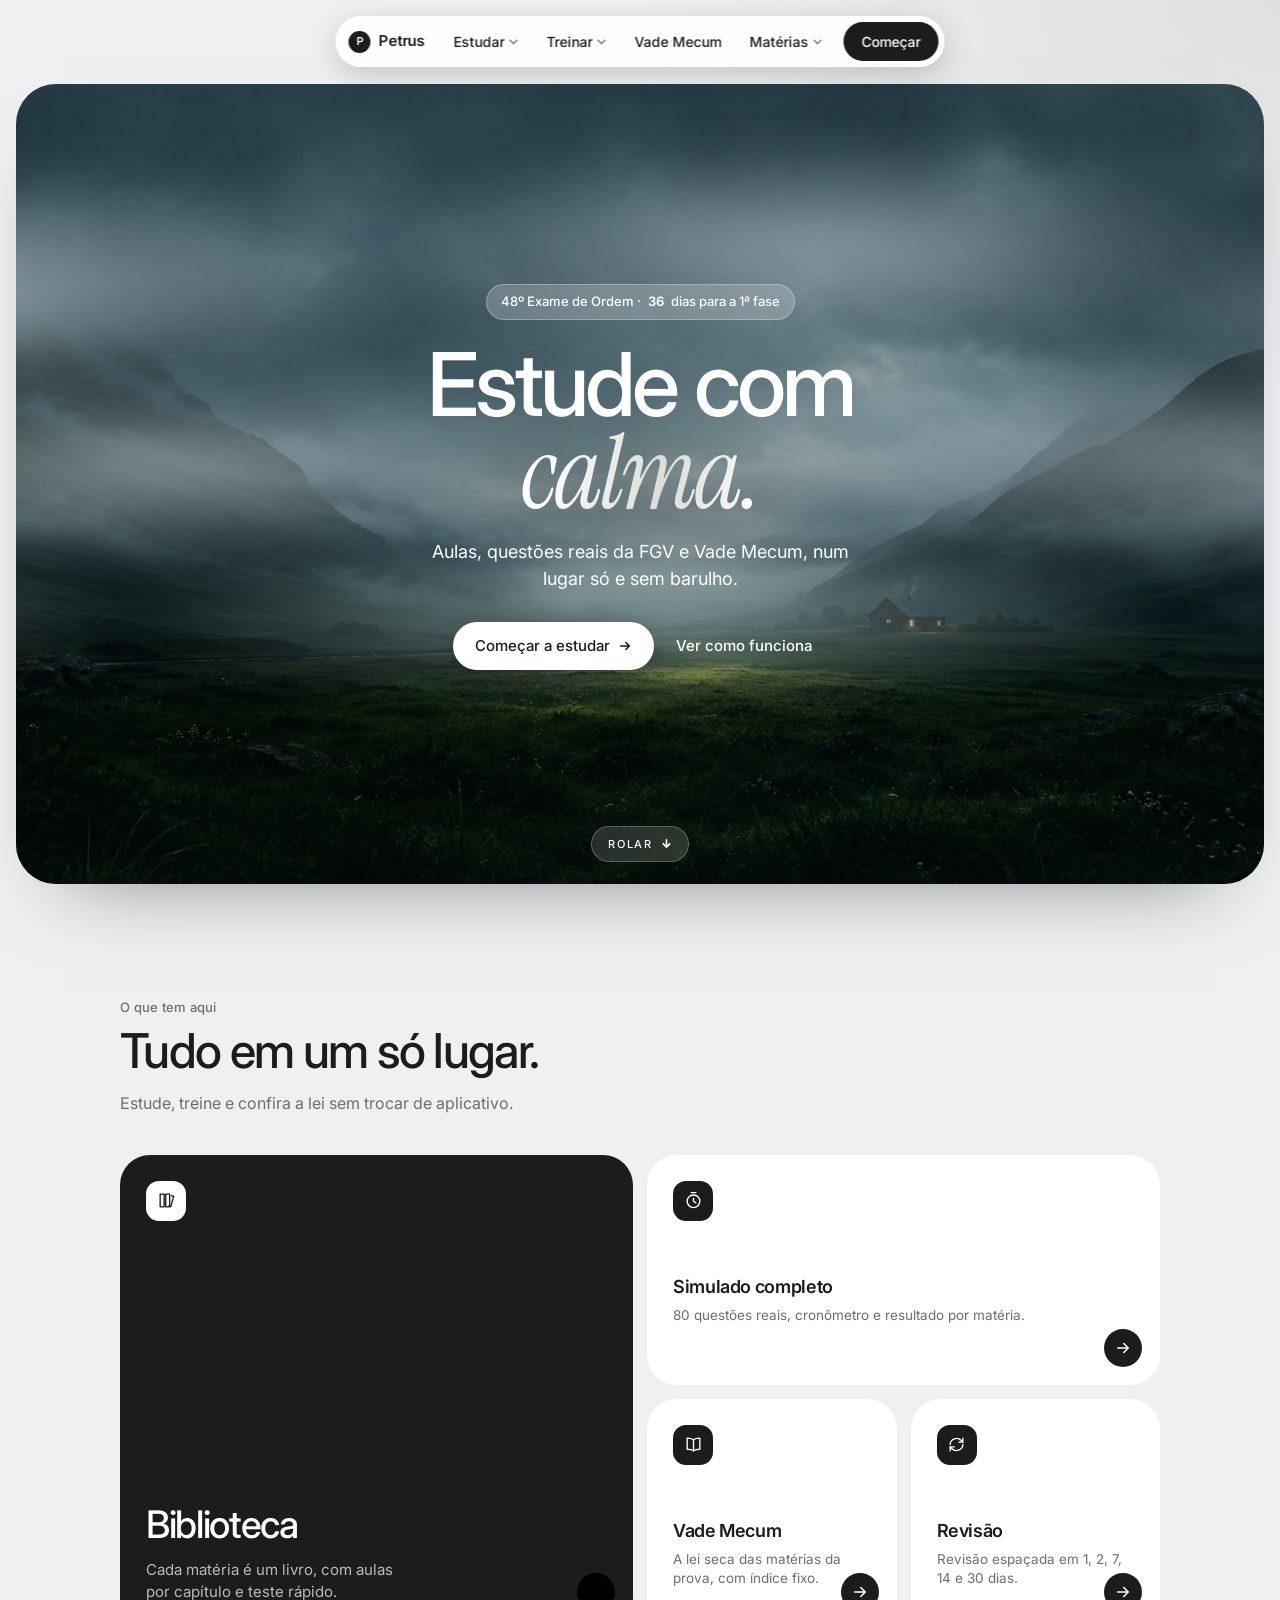
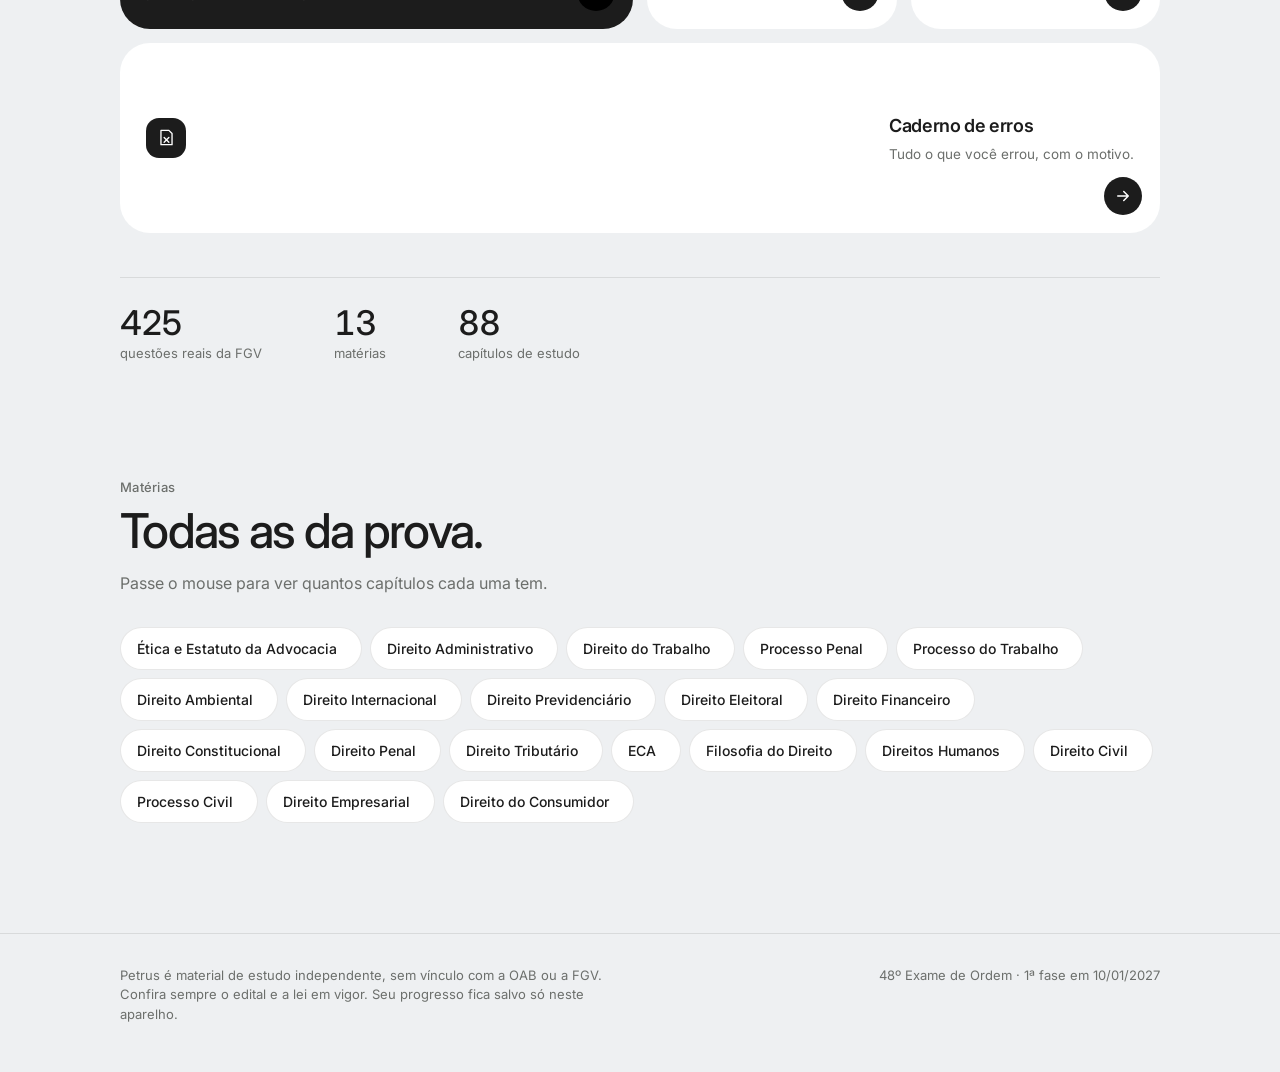
==== commit 4ab47627: "Petrus: capa nova com foto em cartao arredondado" ====
--- a/index.html
+++ b/index.html
@@ -69,6 +69,14 @@
 .scroll a{display:inline-flex;gap:8px;align-items:center;padding:9px 16px;border-radius:999px;background:rgba(255,255,255,.14);border:1px solid rgba(255,255,255,.24);backdrop-filter:blur(16px);-webkit-backdrop-filter:blur(16px);font-size:11px;font-weight:500;letter-spacing:.16em;text-transform:uppercase}
 .scroll svg{width:11px;height:11px;animation:bob 2s ease-in-out infinite}
 @keyframes bob{50%{transform:translateY(3px)}}
+
+/* capa nova: foto dentro de um cartao arredondado sobre fundo claro (ref. BloomFi) */
+body{background:radial-gradient(900px 560px at 100% 0,rgba(218,221,216,.8),transparent 70%),var(--bg)}
+.hero{margin:84px 16px 0;min-height:calc(100svh - 100px);border-radius:40px;padding:96px 28px 110px;box-shadow:0 40px 80px -50px rgba(28,28,28,.55)}
+.hero .scroll{bottom:22px}
+.hero .badge{background:rgba(250,250,255,.22)}
+.pill{top:16px}
+@media (max-width:620px){.hero{margin:76px 10px 0;border-radius:30px;padding:80px 20px 100px}}
 
 /* abaixo: claro, compacto, com respiro */
 section{padding:clamp(64px,9vw,110px) 0}
